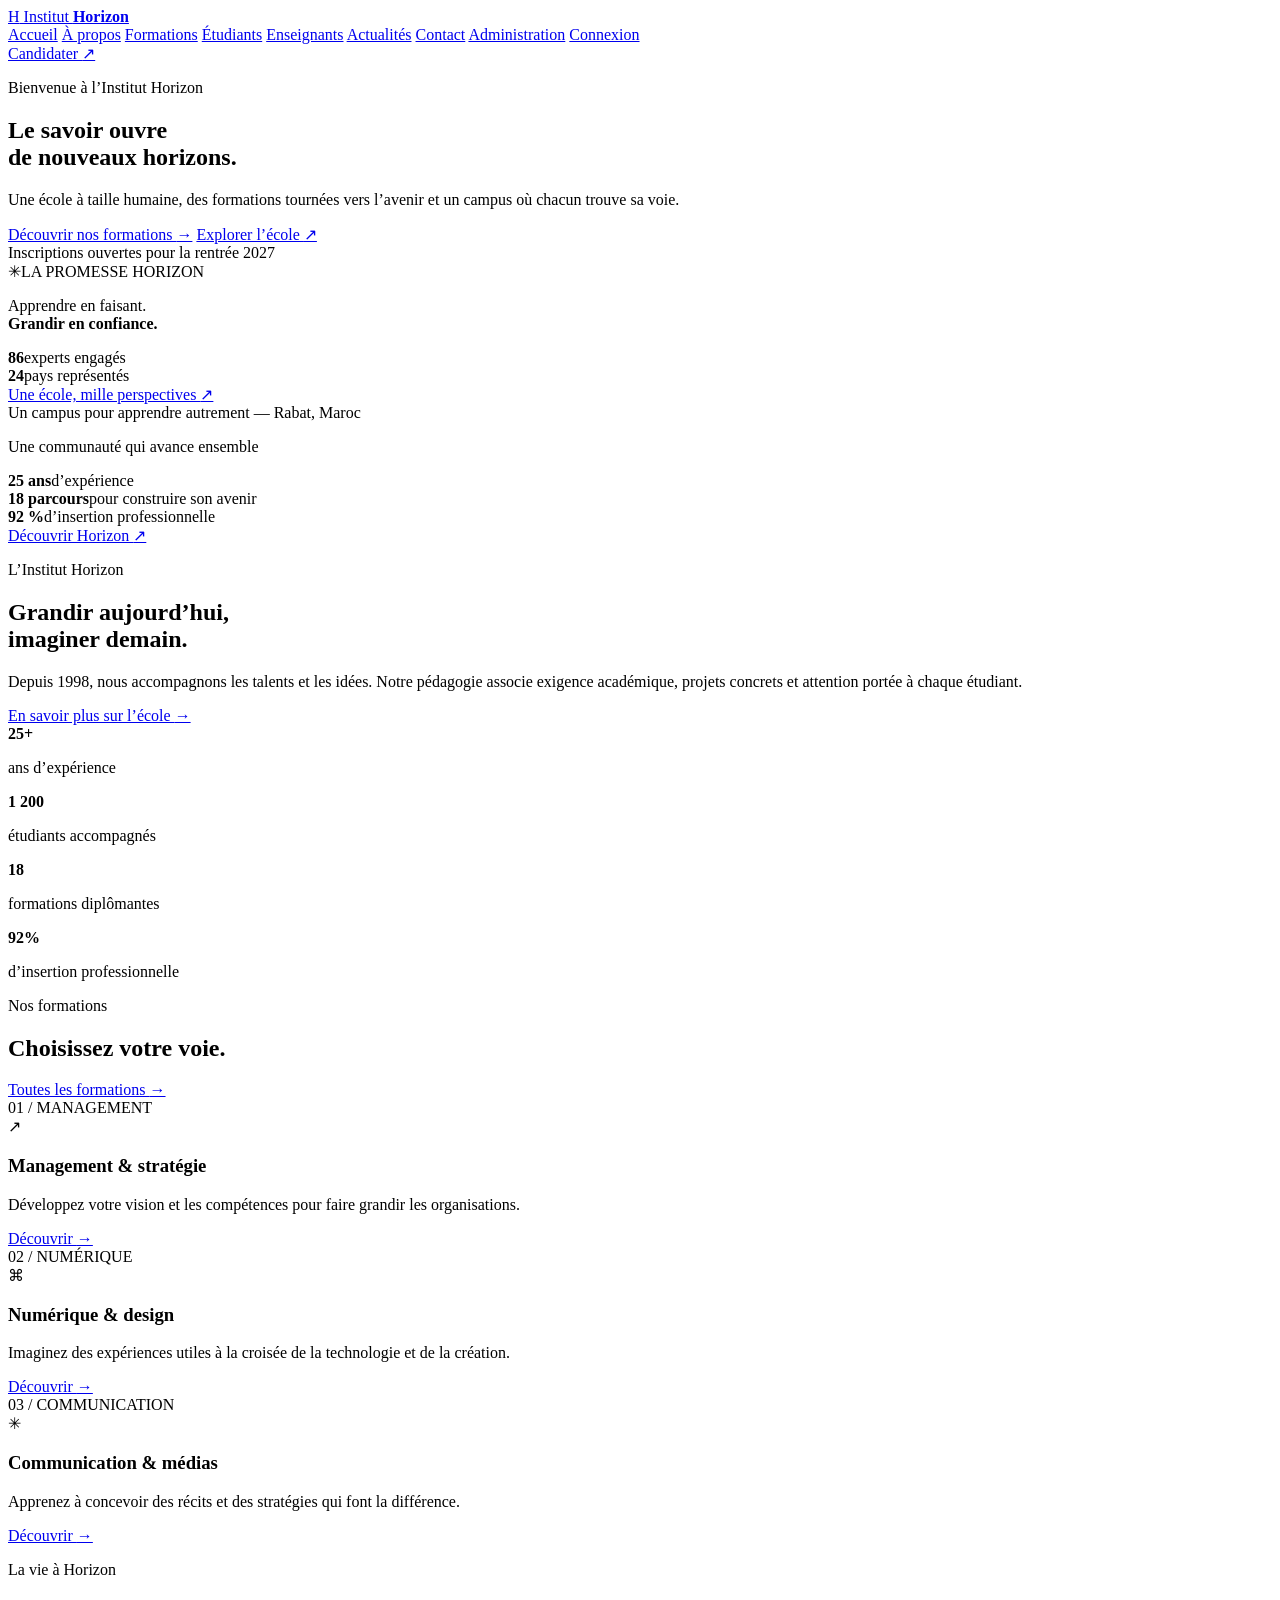
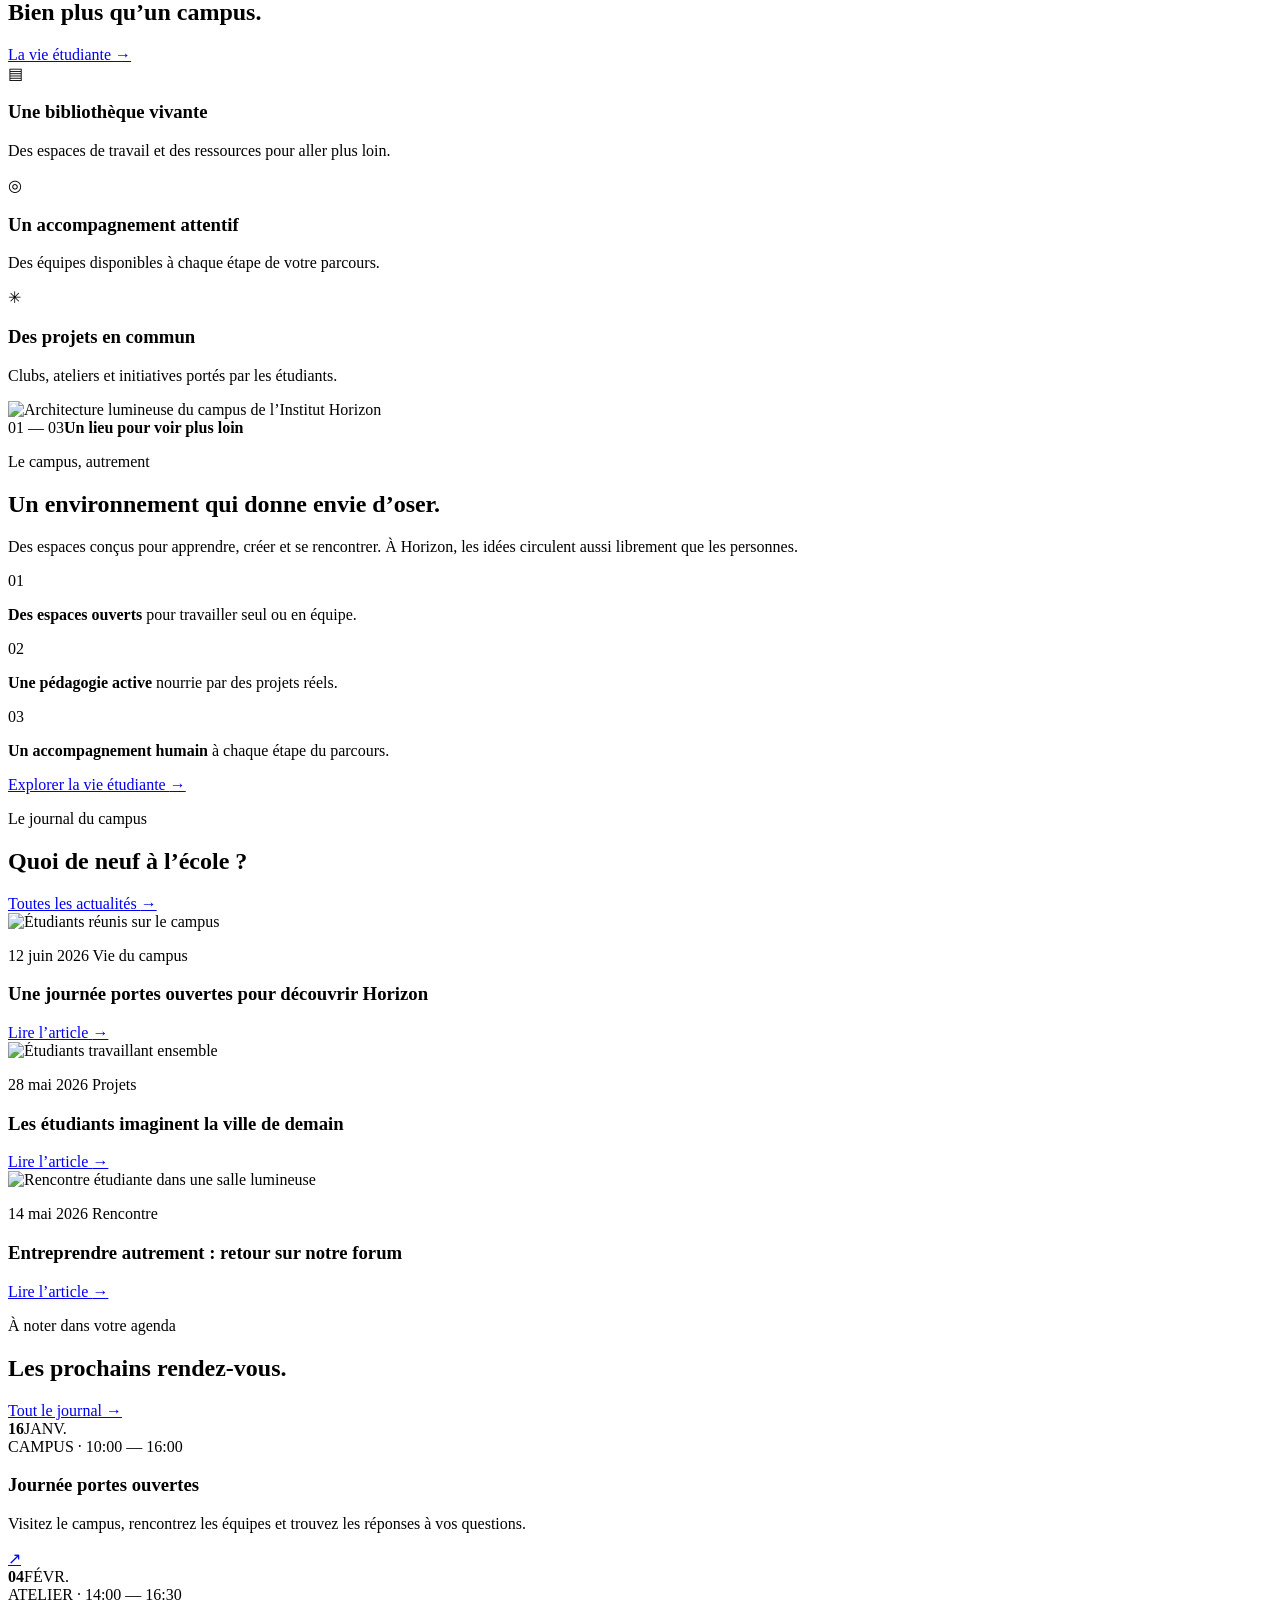
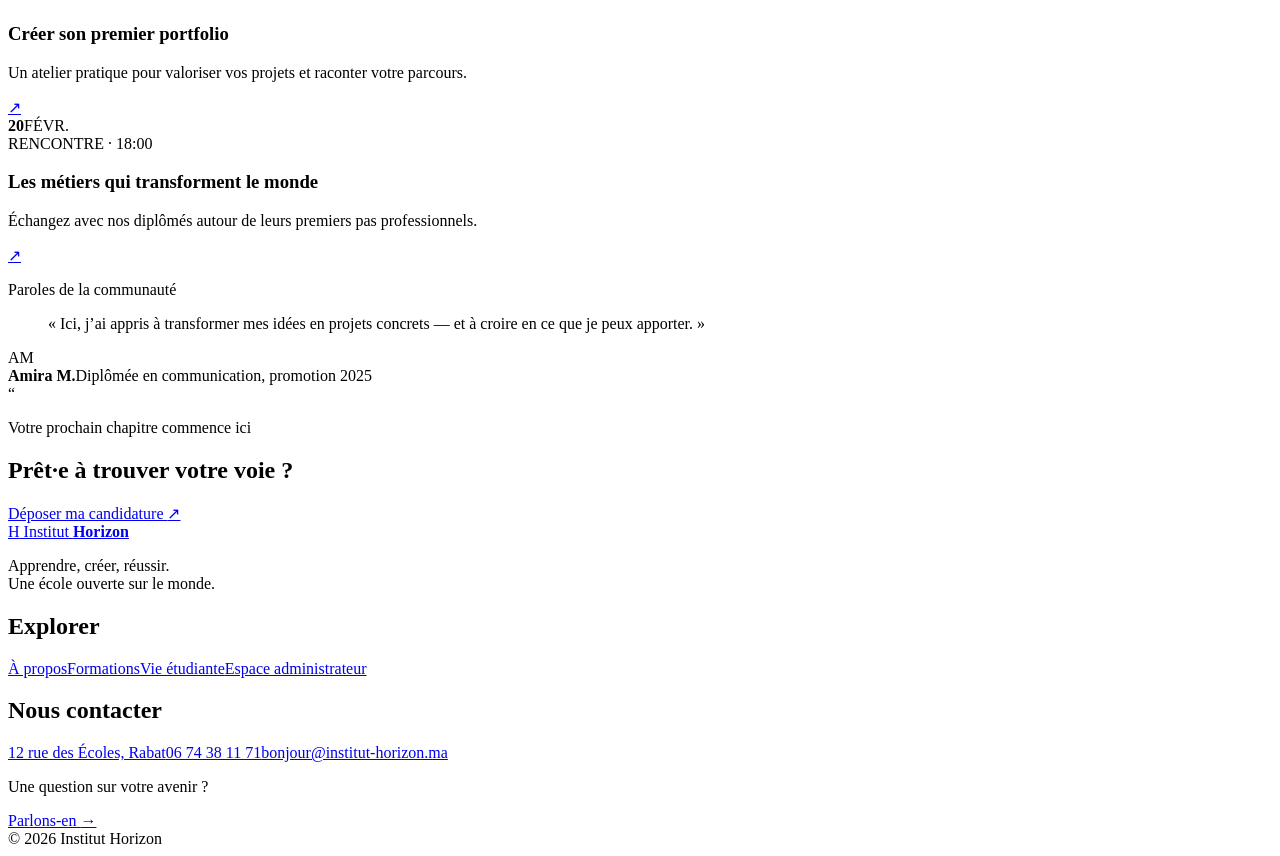
==== index.html @ 58142816 "Add files via upload" ====
<!DOCTYPE html>
<html lang="fr">
<head>
  <meta charset="UTF-8">
  <meta name="viewport" content="width=device-width, initial-scale=1.0">
  <meta name="description" content="Découvrez l'Institut Horizon, ses formations, son campus et ses équipes.">
  <title>Institut Horizon — Apprendre, créer, réussir</title>
  <link rel="stylesheet" href="css/style.css">
</head>
<body>
  <header class="site-header">
    <nav class="navbar container" aria-label="Navigation principale">
      <a class="brand" href="index.html"><span class="brand-mark">H</span> Institut <strong>Horizon</strong></a>
      <div class="nav-links">
        <a class="active" href="index.html">Accueil</a>
        <a href="apropos.html">À propos</a>
        <a href="formations.html">Formations</a>
        <a href="etudiants.html">Étudiants</a>
        <a href="enseignants.html">Enseignants</a>
        <a href="actualites.html">Actualités</a>
        <a href="contact.html">Contact</a>
        <a href="administration.html">Administration</a>
        <a href="connexion.html">Connexion</a>
      </div>
      <a class="button button-small" href="inscription.html">Candidater <span aria-hidden="true">↗</span></a>
    </nav>
  </header>
  <main>
    <section class="hero">
      <div class="container hero-layout">
        <div class="hero-content">
          <p class="eyebrow eyebrow-light">Bienvenue à l’Institut Horizon</p>
          <h1>Le savoir ouvre<br>de nouveaux <span>horizons.</span></h1>
          <p class="hero-copy">Une école à taille humaine, des formations tournées vers l’avenir et un campus où chacun trouve sa voie.</p>
          <div class="hero-actions">
            <a class="button" href="formations.html">Découvrir nos formations <span aria-hidden="true">→</span></a>
            <a class="text-link text-link-light" href="apropos.html">Explorer l’école <span aria-hidden="true">↗</span></a>
          </div>
          <div class="hero-note"><span class="status-dot"></span> Inscriptions ouvertes pour la rentrée 2027</div>
        </div>
        <aside class="hero-card" aria-label="Les atouts de l’Institut Horizon">
          <div class="hero-card-top"><span class="hero-card-icon" aria-hidden="true">✳</span><span>LA PROMESSE HORIZON</span></div>
          <p>Apprendre en faisant.<br><strong>Grandir en confiance.</strong></p>
          <div class="hero-card-divider"></div>
          <div class="hero-card-stats"><div><strong>86</strong><span>experts engagés</span></div><div><strong>24</strong><span>pays représentés</span></div></div>
          <a href="apropos.html" class="hero-card-link">Une école, mille perspectives <span aria-hidden="true">↗</span></a>
        </aside>
      </div>
      <div class="hero-caption">Un campus pour apprendre autrement <span>— Rabat, Maroc</span></div>
    </section>

    <section class="quick-facts" aria-label="L’Institut Horizon en quelques chiffres">
      <div class="container quick-facts-inner">
        <p><span class="quick-facts-dot"></span> Une communauté qui avance ensemble</p>
        <div><strong>25 ans</strong><span>d’expérience</span></div>
        <div><strong>18 parcours</strong><span>pour construire son avenir</span></div>
        <div><strong>92 %</strong><span>d’insertion professionnelle</span></div>
        <a href="apropos.html" aria-label="En savoir plus sur l’Institut Horizon">Découvrir Horizon <span aria-hidden="true">↗</span></a>
      </div>
    </section>

    <section class="section container intro-section">
      <div class="intro-copy">
        <p class="eyebrow">L’Institut Horizon</p>
        <h2>Grandir aujourd’hui,<br><span>imaginer demain.</span></h2>
        <p>Depuis 1998, nous accompagnons les talents et les idées. Notre pédagogie associe exigence académique, projets concrets et attention portée à chaque étudiant.</p>
        <a class="text-link" href="apropos.html">En savoir plus sur l’école <span aria-hidden="true">→</span></a>
      </div>
      <div class="stats-grid">
        <article class="stat-card"><strong>25<span>+</span></strong><p>ans d’expérience</p></article>
        <article class="stat-card"><strong>1 200</strong><p>étudiants accompagnés</p></article>
        <article class="stat-card"><strong>18</strong><p>formations diplômantes</p></article>
        <article class="stat-card"><strong>92<span>%</span></strong><p>d’insertion professionnelle</p></article>
      </div>
    </section>

    <section class="section section-soft">
      <div class="container">
        <div class="section-heading">
          <div><p class="eyebrow">Nos formations</p><h2>Choisissez votre <span>voie.</span></h2></div>
          <a class="text-link" href="formations.html">Toutes les formations <span aria-hidden="true">→</span></a>
        </div>
        <div class="card-grid three-columns">
          <article class="program-card">
            <span class="card-number">01 / MANAGEMENT</span>
            <div class="program-icon" aria-hidden="true">↗</div>
            <h3>Management &amp; stratégie</h3>
            <p>Développez votre vision et les compétences pour faire grandir les organisations.</p>
            <a class="card-link" href="formations.html">Découvrir <span aria-hidden="true">→</span></a>
          </article>
          <article class="program-card">
            <span class="card-number">02 / NUMÉRIQUE</span>
            <div class="program-icon" aria-hidden="true">⌘</div>
            <h3>Numérique &amp; design</h3>
            <p>Imaginez des expériences utiles à la croisée de la technologie et de la création.</p>
            <a class="card-link" href="formations.html">Découvrir <span aria-hidden="true">→</span></a>
          </article>
          <article class="program-card">
            <span class="card-number">03 / COMMUNICATION</span>
            <div class="program-icon" aria-hidden="true">✳</div>
            <h3>Communication &amp; médias</h3>
            <p>Apprenez à concevoir des récits et des stratégies qui font la différence.</p>
            <a class="card-link" href="formations.html">Découvrir <span aria-hidden="true">→</span></a>
          </article>
        </div>
      </div>
    </section>

    <section class="section container">
      <div class="section-heading">
        <div><p class="eyebrow">La vie à Horizon</p><h2>Bien plus qu’un <span>campus.</span></h2></div>
        <a class="text-link" href="etudiants.html">La vie étudiante <span aria-hidden="true">→</span></a>
      </div>
      <div class="service-grid">
        <article class="service-item"><span class="service-icon" aria-hidden="true">▤</span><div><h3>Une bibliothèque vivante</h3><p>Des espaces de travail et des ressources pour aller plus loin.</p></div></article>
        <article class="service-item"><span class="service-icon" aria-hidden="true">◎</span><div><h3>Un accompagnement attentif</h3><p>Des équipes disponibles à chaque étape de votre parcours.</p></div></article>
        <article class="service-item"><span class="service-icon" aria-hidden="true">✳</span><div><h3>Des projets en commun</h3><p>Clubs, ateliers et initiatives portés par les étudiants.</p></div></article>
      </div>
    </section>

    <section class="section experience-section">
      <div class="container experience-grid">
        <div class="experience-visual">
          <img src="https://images.unsplash.com/photo-1562774053-701939374585?auto=format&amp;fit=crop&amp;w=1200&amp;q=85" alt="Architecture lumineuse du campus de l’Institut Horizon" loading="lazy">
          <div class="experience-image-label"><span>01 — 03</span><strong>Un lieu pour voir plus loin</strong></div>
        </div>
        <div class="experience-copy">
          <p class="eyebrow">Le campus, autrement</p>
          <h2>Un environnement qui donne <span>envie d’oser.</span></h2>
          <p>Des espaces conçus pour apprendre, créer et se rencontrer. À Horizon, les idées circulent aussi librement que les personnes.</p>
          <div class="experience-points">
            <div><span>01</span><p><strong>Des espaces ouverts</strong> pour travailler seul ou en équipe.</p></div>
            <div><span>02</span><p><strong>Une pédagogie active</strong> nourrie par des projets réels.</p></div>
            <div><span>03</span><p><strong>Un accompagnement humain</strong> à chaque étape du parcours.</p></div>
          </div>
          <a class="text-link" href="etudiants.html">Explorer la vie étudiante <span aria-hidden="true">→</span></a>
        </div>
      </div>
    </section>

    <section class="section section-soft">
      <div class="container">
        <div class="section-heading">
          <div><p class="eyebrow">Le journal du campus</p><h2>Quoi de neuf à <span>l’école ?</span></h2></div>
          <a class="text-link" href="actualites.html">Toutes les actualités <span aria-hidden="true">→</span></a>
        </div>
        <div class="card-grid three-columns">
          <article class="news-card">
            <img src="https://images.unsplash.com/photo-1523580494863-6f3031224c94?auto=format&amp;fit=crop&amp;w=800&amp;q=80" alt="Étudiants réunis sur le campus" loading="lazy">
            <div class="news-content"><p class="news-meta">12 juin 2026 <span>Vie du campus</span></p><h3>Une journée portes ouvertes pour découvrir Horizon</h3><a class="card-link" href="actualites.html">Lire l’article <span aria-hidden="true">→</span></a></div>
          </article>
          <article class="news-card">
            <img src="https://images.unsplash.com/photo-1523240795612-9a054b0db644?auto=format&amp;fit=crop&amp;w=800&amp;q=80" alt="Étudiants travaillant ensemble" loading="lazy">
            <div class="news-content"><p class="news-meta">28 mai 2026 <span>Projets</span></p><h3>Les étudiants imaginent la ville de demain</h3><a class="card-link" href="actualites.html">Lire l’article <span aria-hidden="true">→</span></a></div>
          </article>
          <article class="news-card">
            <img src="https://images.unsplash.com/photo-1529390079861-591de354faf5?auto=format&amp;fit=crop&amp;w=800&amp;q=80" alt="Rencontre étudiante dans une salle lumineuse" loading="lazy">
            <div class="news-content"><p class="news-meta">14 mai 2026 <span>Rencontre</span></p><h3>Entreprendre autrement : retour sur notre forum</h3><a class="card-link" href="actualites.html">Lire l’article <span aria-hidden="true">→</span></a></div>
          </article>
        </div>
      </div>
    </section>

    <section class="section container">
      <div class="section-heading">
        <div><p class="eyebrow">À noter dans votre agenda</p><h2>Les prochains <span>rendez-vous.</span></h2></div>
        <a class="text-link" href="actualites.html">Tout le journal <span aria-hidden="true">→</span></a>
      </div>
      <div class="event-grid">
        <article class="event-card">
          <div class="event-date"><strong>16</strong><span>JANV.</span></div>
          <div class="event-details"><span class="event-type">CAMPUS · 10:00 — 16:00</span><h3>Journée portes ouvertes</h3><p>Visitez le campus, rencontrez les équipes et trouvez les réponses à vos questions.</p></div>
          <a href="contact.html" aria-label="En savoir plus sur la journée portes ouvertes">↗</a>
        </article>
        <article class="event-card">
          <div class="event-date event-date-accent"><strong>04</strong><span>FÉVR.</span></div>
          <div class="event-details"><span class="event-type">ATELIER · 14:00 — 16:30</span><h3>Créer son premier portfolio</h3><p>Un atelier pratique pour valoriser vos projets et raconter votre parcours.</p></div>
          <a href="contact.html" aria-label="En savoir plus sur l’atelier portfolio">↗</a>
        </article>
        <article class="event-card">
          <div class="event-date"><strong>20</strong><span>FÉVR.</span></div>
          <div class="event-details"><span class="event-type">RENCONTRE · 18:00</span><h3>Les métiers qui transforment le monde</h3><p>Échangez avec nos diplômés autour de leurs premiers pas professionnels.</p></div>
          <a href="contact.html" aria-label="En savoir plus sur la rencontre avec les diplômés">↗</a>
        </article>
      </div>
    </section>

    <section class="testimonial-section">
      <div class="container testimonial-content">
        <p class="eyebrow eyebrow-light">Paroles de la communauté</p>
        <blockquote>« Ici, j’ai appris à transformer mes idées en projets concrets — et à croire en ce que je peux apporter. »</blockquote>
        <div class="testimonial-author"><span class="testimonial-avatar" aria-hidden="true">AM</span><div><strong>Amira M.</strong><span>Diplômée en communication, promotion 2025</span></div></div>
        <span class="testimonial-mark" aria-hidden="true">“</span>
      </div>
    </section>

    <section class="container cta-banner">
      <div><p class="eyebrow eyebrow-light">Votre prochain chapitre commence ici</p><h2>Prêt·e à trouver votre voie ?</h2></div>
      <a class="button button-light" href="inscription.html">Déposer ma candidature <span aria-hidden="true">↗</span></a>
    </section>
  </main>

  <footer class="site-footer">
    <div class="container footer-main">
      <div><a class="brand brand-footer" href="index.html"><span class="brand-mark">H</span> Institut <strong>Horizon</strong></a><p>Apprendre, créer, réussir.<br>Une école ouverte sur le monde.</p></div>
      <div class="footer-links"><h2>Explorer</h2><a href="apropos.html">À propos</a><a href="formations.html">Formations</a><a href="etudiants.html">Vie étudiante</a><a href="administration.html">Espace administrateur</a></div>
      <div class="footer-links"><h2>Nous contacter</h2><a href="contact.html">12 rue des Écoles, Rabat</a><a href="tel:+212 06 74 38 11 71">06 74 38 11 71</a><a href="mailto:bonjour@institut-horizon.ma">bonjour@institut-horizon.ma</a></div>
      <div class="footer-apply"><p>Une question sur votre avenir ?</p><a class="text-link text-link-light" href="contact.html">Parlons-en <span aria-hidden="true">→</span></a></div>
    </div>
    <div class="container footer-bottom"><span>© 2026 Institut Horizon</span></div>
  </footer>
</body>
</html>
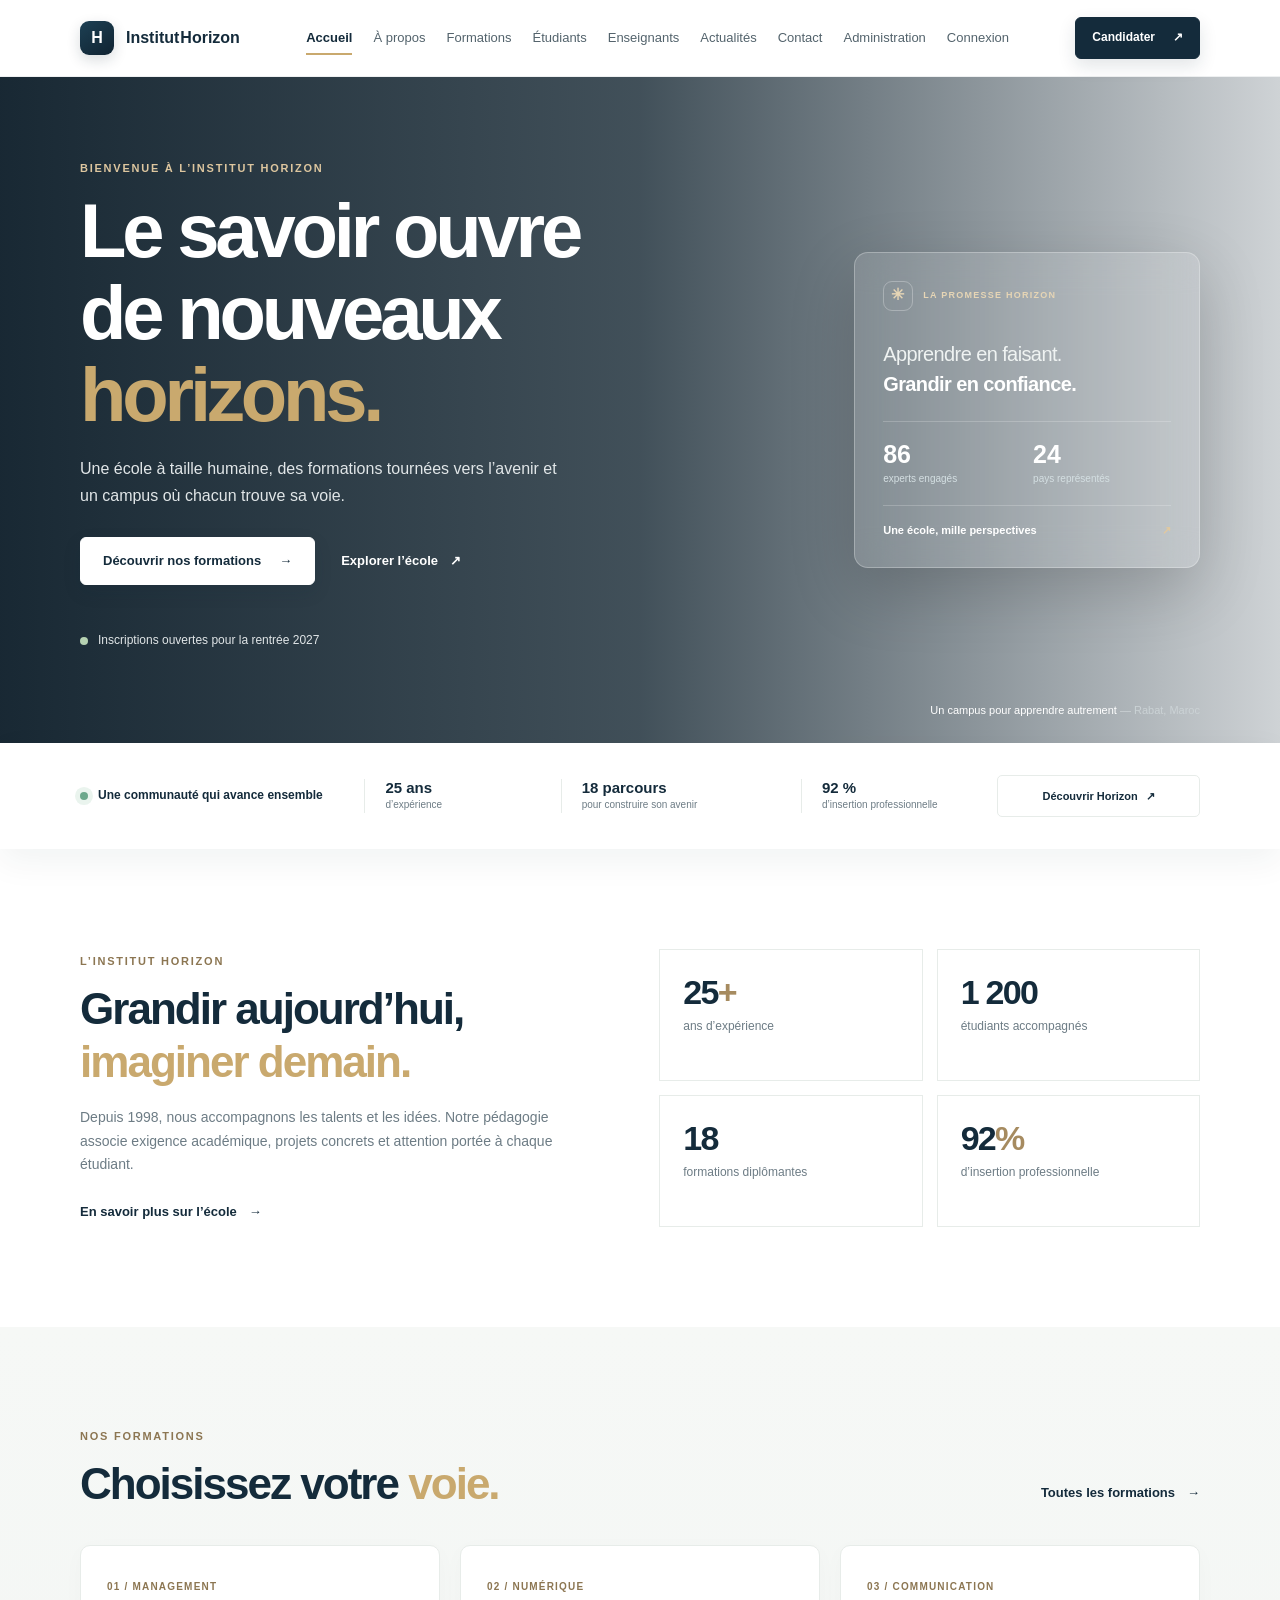
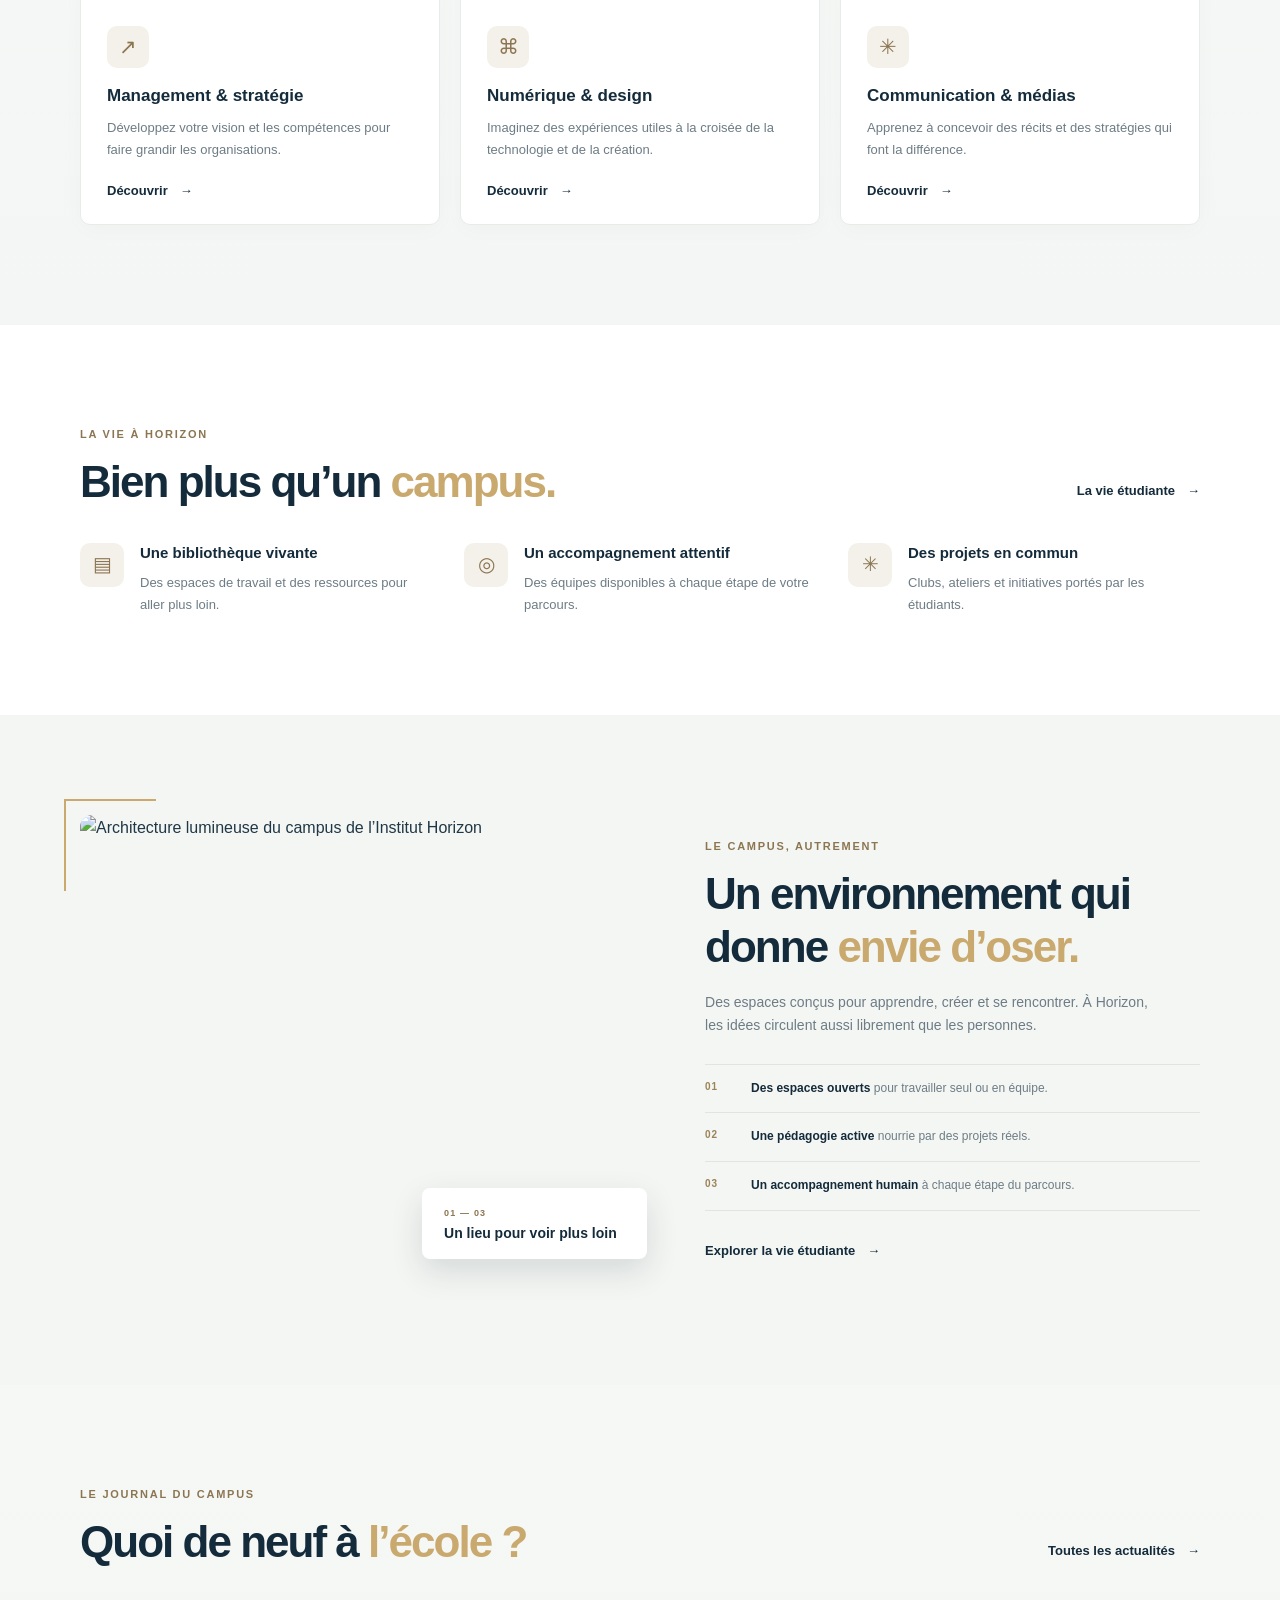
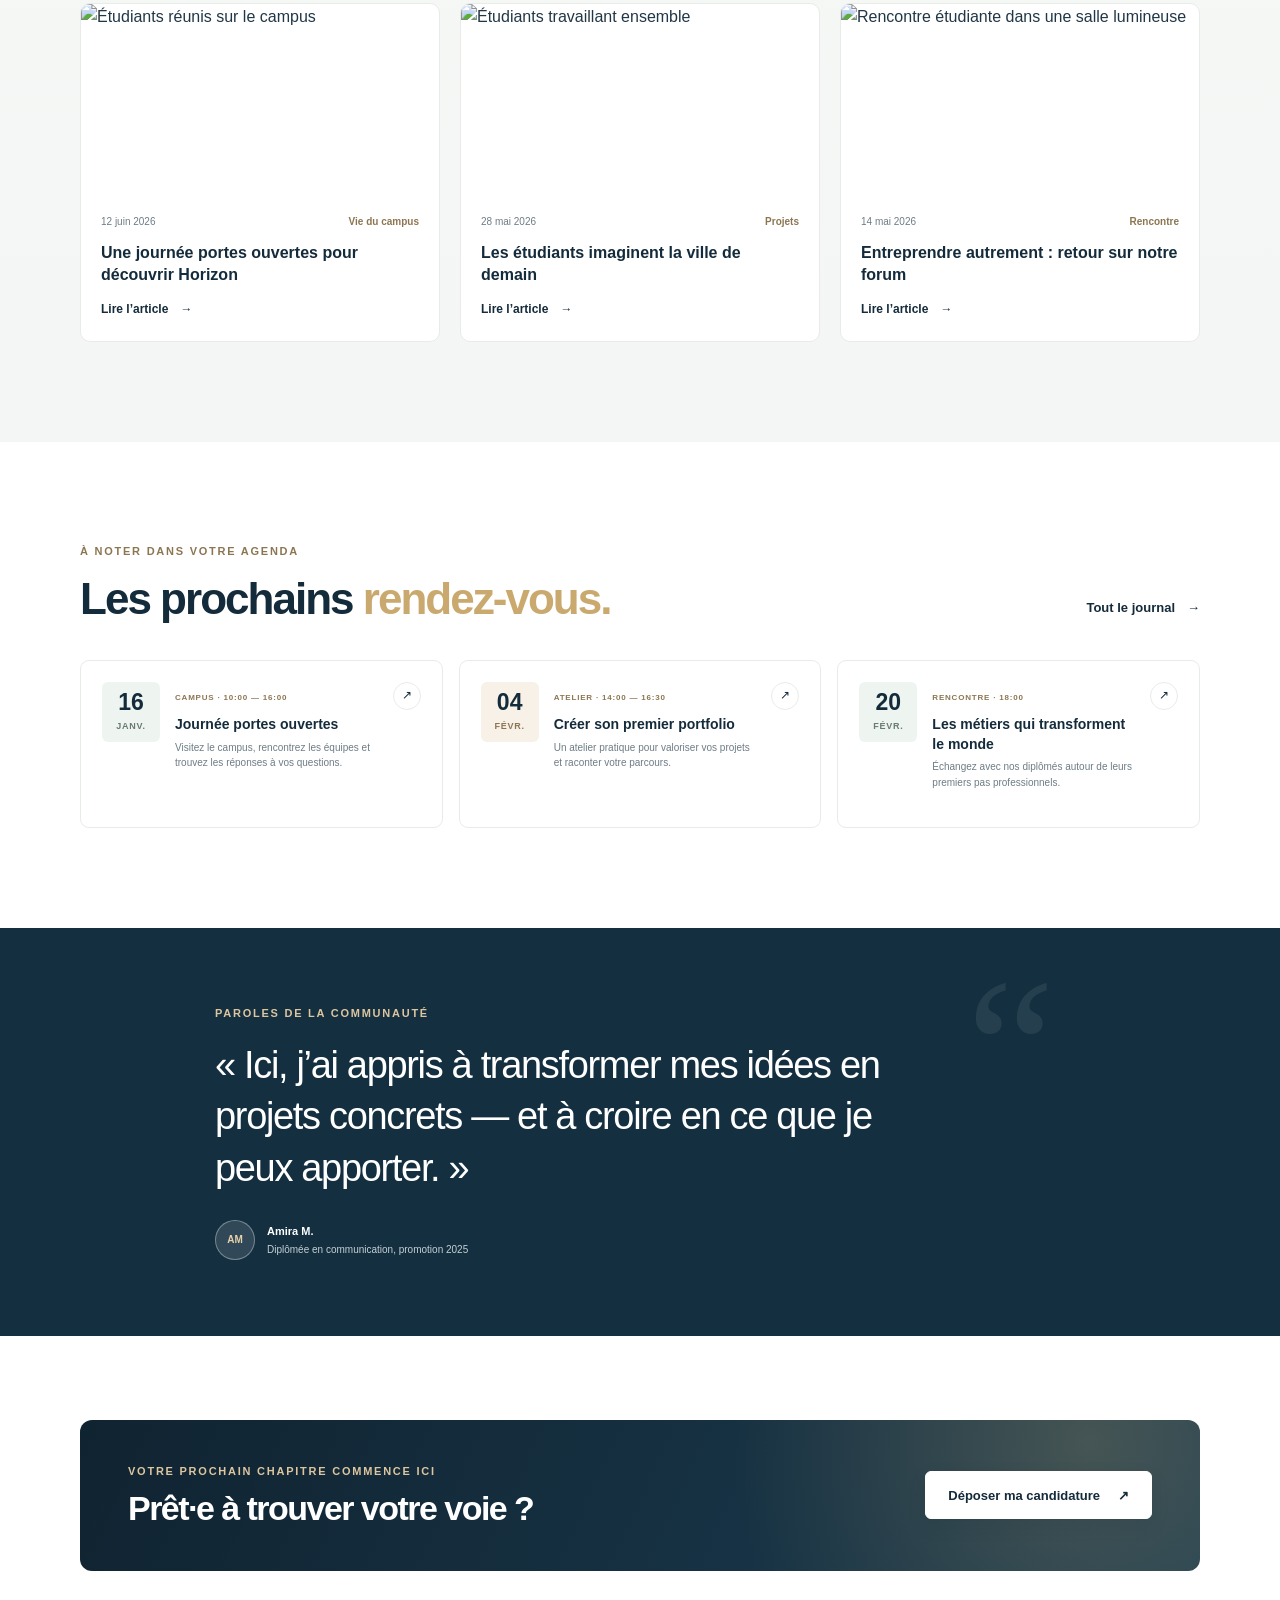
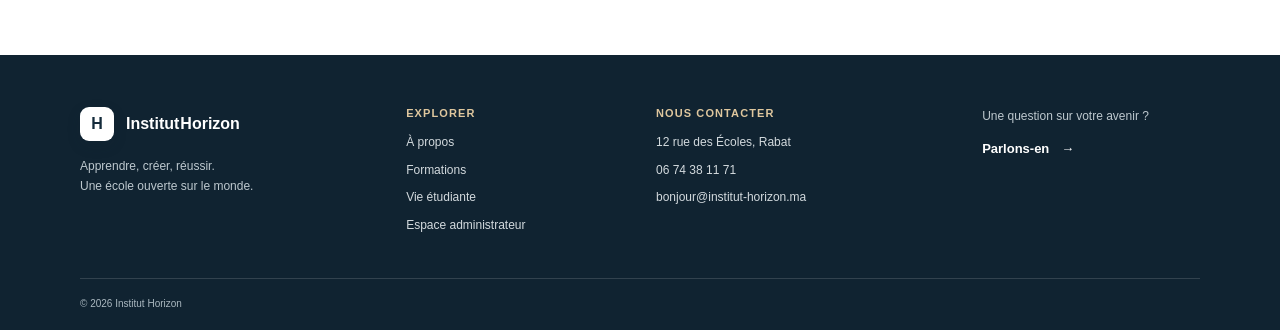
==== commit e6e54dde: "Update index.html" ====
--- a/index.html
+++ b/index.html
@@ -5,7 +5,7 @@
   <meta name="viewport" content="width=device-width, initial-scale=1.0">
   <meta name="description" content="Découvrez l'Institut Horizon, ses formations, son campus et ses équipes.">
   <title>Institut Horizon — Apprendre, créer, réussir</title>
-  <link rel="stylesheet" href="css/style.css">
+  <link rel="stylesheet" href="style.css">
 </head>
 <body>
   <header class="site-header">
--- a/style.css
+++ b/style.css
@@ -0,0 +1,420 @@
+@import url('https://fonts.googleapis.com/css2?family=DM+Sans:wght@400;500;600;700&family=Manrope:wght@400;500;600;700;800&display=swap');
+
+:root {
+  --navy: #142b3b;
+  --navy-deep: #102331;
+  --ink: #203746;
+  --muted: #6d7c85;
+  --accent: #c4a878;
+  --paper: #fff;
+  --soft: #f4f6f5;
+  --line: #e5e9e7;
+  --font-body: "DM Sans", "Segoe UI", sans-serif;
+  --font-heading: "Manrope", "Segoe UI", sans-serif;
+}
+
+* { box-sizing: border-box; }
+[hidden] { display: none !important; }
+html { scroll-behavior: smooth; }
+body { margin: 0; color: var(--ink); background: var(--paper); font: 16px/1.65 var(--font-body); }
+img { display: block; max-width: 100%; }
+a { color: inherit; text-decoration: none; }
+.container { width: min(1120px, calc(100% - 48px)); margin-inline: auto; }
+
+.site-header { position: relative; z-index: 2; background: var(--paper); }
+.navbar { min-height: 82px; display: flex; align-items: center; justify-content: space-between; gap: 28px; }
+.brand { display: inline-flex; align-items: center; gap: 8px; color: var(--navy); font: 600 16px var(--font-heading); white-space: nowrap; }
+.brand strong { margin-left: -7px; font-weight: 800; }
+.brand-mark { width: 34px; height: 34px; display: grid; place-items: center; margin-right: 4px; background: var(--navy); color: white; font-weight: 800; }
+.nav-links { display: flex; align-items: center; gap: 21px; }
+.nav-links a { color: #53636c; font-size: 13px; transition: color .2s ease; }
+.nav-links a:hover, .nav-links a.active { color: var(--navy); }
+.nav-links a.active { font-weight: 700; }
+
+.button { min-height: 48px; display: inline-flex; align-items: center; justify-content: center; gap: 18px; padding: 0 22px; border: 1px solid var(--navy); background: var(--navy); color: white; font-size: 13px; font-weight: 700; transition: background .2s ease, color .2s ease, transform .2s ease; }
+.button:hover { transform: translateY(-2px); background: var(--navy-deep); }
+.button-small { min-height: 42px; padding-inline: 16px; font-size: 12px; }
+.button-light { border-color: white; background: white; color: var(--navy); }
+.button-light:hover { background: #edf0ef; color: var(--navy); }
+.text-link, .card-link { display: inline-flex; align-items: center; gap: 12px; color: var(--navy); font-size: 13px; font-weight: 700; }
+.text-link span, .card-link span { transition: transform .2s ease; }
+.text-link:hover span, .card-link:hover span { transform: translateX(4px); }
+.text-link-light { color: white; }
+
+.hero { position: relative; min-height: 590px; display: flex; align-items: center; overflow: hidden; background: linear-gradient(90deg, rgba(14, 34, 48, .94) 0%, rgba(14, 34, 48, .78) 46%, rgba(14, 34, 48, .14) 100%), url("https://images.unsplash.com/photo-1523050854058-8df90110c9f1?auto=format&fit=crop&w=2000&q=85") center 48% / cover; color: white; }
+.hero-content { padding-block: 84px 104px; }
+.eyebrow { margin: 0 0 13px; color: #8c7652; font-size: 11px; font-weight: 700; letter-spacing: .16em; text-transform: uppercase; }
+.eyebrow-light { color: #ddc69f; }
+h1, h2, h3, p { margin-top: 0; }
+h1, h2, h3 { font-family: var(--font-heading); }
+.hero h1 { max-width: 700px; margin-bottom: 20px; font-size: clamp(42px, 6vw, 72px); font-weight: 600; letter-spacing: -.055em; line-height: 1.08; }
+.hero h1 span, h2 span { color: var(--accent); }
+.hero-copy { max-width: 490px; margin-bottom: 28px; color: #e1e6e8; font-size: 16px; }
+.hero-actions { display: flex; align-items: center; flex-wrap: wrap; gap: 26px; }
+.hero-actions .button { border-color: white; background: white; color: var(--navy); }
+.hero-actions .button:hover { background: #edf0ef; }
+.hero-note { display: flex; align-items: center; gap: 10px; margin-top: 46px; color: #e0e5e7; font-size: 12px; }
+.status-dot { width: 8px; height: 8px; border-radius: 50%; background: #b6d2b2; }
+.hero-caption { position: absolute; right: max(24px, calc((100% - 1120px) / 2)); bottom: 24px; color: white; font-size: 11px; }
+.hero-caption span { color: #cbd2d5; }
+
+.section { padding-block: 92px; }
+.section-soft { background: var(--soft); }
+.intro-section { display: grid; grid-template-columns: .95fr 1.05fr; align-items: center; gap: 90px; }
+h2 { margin-bottom: 18px; color: var(--navy); font-size: clamp(30px, 4vw, 44px); font-weight: 600; letter-spacing: -.045em; line-height: 1.2; }
+.intro-copy > p:not(.eyebrow) { max-width: 480px; margin-bottom: 22px; color: var(--muted); font-size: 14px; }
+.stats-grid { display: grid; grid-template-columns: 1fr 1fr; gap: 14px; }
+.stat-card { min-height: 132px; padding: 23px; border: 1px solid var(--line); background: white; }
+.stat-card strong { color: var(--navy); font: 700 34px var(--font-heading); letter-spacing: -.05em; }
+.stat-card strong span { color: #a68b60; }
+.stat-card p { margin: 5px 0 0; color: var(--muted); font-size: 12px; }
+.section-heading { display: flex; align-items: end; justify-content: space-between; gap: 20px; margin-bottom: 34px; }
+.section-heading h2 { margin-bottom: 0; }
+.section-heading > .text-link { margin-bottom: 7px; }
+.card-grid { display: grid; gap: 20px; }
+.three-columns { grid-template-columns: repeat(3, 1fr); }
+.program-card { position: relative; min-height: 280px; padding: 26px; border: 1px solid var(--line); background: white; transition: transform .2s ease, box-shadow .2s ease; }
+.program-card:hover, .news-card:hover { transform: translateY(-4px); box-shadow: 0 14px 34px rgba(20, 43, 59, .08); }
+.card-number { color: #8c7652; font-size: 10px; font-weight: 700; letter-spacing: .12em; }
+.program-icon { width: 42px; height: 42px; display: grid; place-items: center; margin: 28px 0 17px; background: #f4f1eb; color: #8c7652; font-size: 21px; }
+.program-card h3, .news-card h3, .service-item h3 { margin-bottom: 9px; color: var(--navy); font-size: 17px; line-height: 1.35; }
+.program-card p, .service-item p { margin-bottom: 20px; color: var(--muted); font-size: 13px; }
+.program-card .card-link { position: absolute; bottom: 22px; }
+.service-grid { display: grid; grid-template-columns: repeat(3, 1fr); gap: 32px; }
+.service-item { display: flex; gap: 16px; }
+.service-icon { width: 44px; height: 44px; flex: 0 0 44px; display: grid; place-items: center; background: #f4f1eb; color: #8c7652; font-size: 20px; }
+.service-item h3 { font-size: 15px; }
+.service-item p { margin: 0; }
+.news-card { overflow: hidden; background: white; transition: transform .2s ease, box-shadow .2s ease; }
+.news-card > img { width: 100%; height: 190px; object-fit: cover; }
+.news-content { padding: 20px; }
+.news-meta { display: flex; justify-content: space-between; gap: 12px; margin-bottom: 12px; color: var(--muted); font-size: 10px; }
+.news-meta span { color: #8c7652; font-weight: 700; }
+.news-card h3 { min-height: 48px; font-size: 16px; }
+.news-card .card-link { font-size: 12px; }
+.cta-banner { display: flex; align-items: center; justify-content: space-between; gap: 24px; margin-block: 84px; padding: 42px 48px; background: var(--navy); color: white; }
+.cta-banner .eyebrow { margin-bottom: 8px; }
+.cta-banner h2 { margin: 0; color: white; font-size: clamp(25px, 3vw, 34px); }
+
+.site-footer { padding-top: 52px; background: var(--navy-deep); color: white; }
+.footer-main { display: grid; grid-template-columns: 1.35fr 1fr 1.35fr 1fr; gap: 32px; padding-bottom: 42px; }
+.brand-footer { color: white; }
+.brand-footer .brand-mark { background: white; color: var(--navy); }
+.footer-main > div:first-child > p, .footer-apply p { margin: 16px 0 0; color: #bdc8ce; font-size: 12px; }
+.footer-links { display: flex; flex-direction: column; gap: 8px; }
+.footer-links h2 { margin: 0 0 6px; color: #dfc79e; font: 700 11px var(--font-body); letter-spacing: .1em; text-transform: uppercase; }
+.footer-links a { color: #d3dade; font-size: 12px; }
+.footer-links a:hover { color: white; }
+.footer-apply p { margin: 0 0 8px; }
+.footer-bottom { display: flex; justify-content: space-between; gap: 20px; padding-block: 17px; border-top: 1px solid rgba(255,255,255,.14); color: #aab8c0; font-size: 10px; }
+
+.page-hero { padding-block: 80px 88px; background: linear-gradient(110deg, var(--navy-deep), var(--navy)); color: white; }
+.page-hero .container { max-width: 1120px; }
+.page-hero h1 { margin-bottom: 17px; font-size: clamp(40px, 5vw, 62px); font-weight: 600; letter-spacing: -.05em; line-height: 1.12; }
+.page-hero h1 span { color: var(--accent); }
+.page-hero .container > p:last-child { max-width: 560px; margin-bottom: 0; color: #d3dade; font-size: 15px; }
+.page-hero-compact { padding-block: 58px 62px; }
+.page-hero-compact h1 { font-size: clamp(36px, 4vw, 50px); }
+.story-grid { display: grid; grid-template-columns: 1fr 1fr; align-items: center; gap: 64px; }
+.story-image { min-height: 400px; background: url("https://images.unsplash.com/photo-1562774053-701939374585?auto=format&fit=crop&w=1000&q=85") center / cover; }
+.story-copy > p:not(.eyebrow) { color: var(--muted); font-size: 14px; }
+.story-copy .text-link { margin-top: 8px; }
+.value-card { padding: 28px; border: 1px solid var(--line); background: white; }
+.value-card > span { color: #8c7652; font-size: 11px; font-weight: 700; letter-spacing: .12em; }
+.value-card h3 { margin: 30px 0 10px; color: var(--navy); font-size: 19px; }
+.value-card p { margin: 0; color: var(--muted); font-size: 13px; }
+.fact-grid { display: grid; grid-template-columns: repeat(4, 1fr); border-block: 1px solid var(--line); }
+.fact-grid > div { display: flex; flex-direction: column; gap: 5px; padding: 24px; border-right: 1px solid var(--line); }
+.fact-grid > div:last-child { border-right: 0; }
+.fact-grid strong { color: var(--navy); font: 700 28px var(--font-heading); }
+.fact-grid span { color: var(--muted); font-size: 12px; }
+.section-intro { max-width: 340px; margin: 0; color: var(--muted); font-size: 13px; }
+.course-card { min-height: 310px; position: relative; padding: 25px; border: 1px solid var(--line); background: white; }
+.course-card h3 { margin: 24px 0 5px; color: var(--navy); font-size: 19px; }
+.course-card > p:not(.course-level) { color: var(--muted); font-size: 13px; }
+.course-level { margin-bottom: 15px; color: #8c7652; font-size: 12px; font-weight: 600; }
+.course-meta { display: flex; flex-wrap: wrap; gap: 8px; margin: 17px 0 23px; }
+.course-meta span { padding: 5px 9px; background: var(--soft); color: #586972; font-size: 10px; }
+.course-card .card-link { position: absolute; bottom: 20px; }
+.service-card { padding: 25px; border: 1px solid var(--line); }
+.service-card .service-icon { margin-bottom: 18px; }
+.service-card h3 { margin-bottom: 8px; color: var(--navy); font-size: 16px; }
+.service-card p { margin: 0; color: var(--muted); font-size: 13px; }
+.dashboard-wrap { display: grid; grid-template-columns: .7fr 1.3fr; align-items: start; gap: 54px; }
+.dashboard-note { color: var(--muted); font-size: 13px; }
+.dashboard { padding: 26px; border: 1px solid var(--line); background: white; box-shadow: 0 10px 32px rgba(20,43,59,.05); }
+.dashboard-top { display: flex; align-items: center; justify-content: space-between; gap: 12px; margin-bottom: 22px; }
+.dashboard-label { color: #8c7652; font-size: 9px; font-weight: 700; letter-spacing: .14em; }
+.dashboard-top h3 { margin: 3px 0 0; color: var(--navy); font-size: 20px; }
+.dashboard-date { color: var(--muted); font-size: 11px; }
+.schedule-row { display: grid; grid-template-columns: .65fr 1.25fr 1.25fr; gap: 12px; padding: 13px 8px; border-bottom: 1px solid var(--line); color: #53636c; font-size: 11px; }
+.schedule-row strong { color: var(--navy); }
+.schedule-head { color: #8b969b; font-size: 9px; font-weight: 700; letter-spacing: .08em; }
+.teacher-card { overflow: hidden; border: 1px solid var(--line); background: white; }
+.teacher-card > img { width: 100%; height: 245px; object-fit: cover; object-position: center 35%; background: #e7e9e7; }
+.teacher-card > div { padding: 20px; }
+.teacher-card h3 { margin-bottom: 4px; color: var(--navy); font-size: 17px; }
+.teacher-card p { margin-bottom: 4px; color: var(--muted); font-size: 12px; }
+.teacher-card .teacher-specialty { color: #8c7652; font-weight: 700; }
+.form-layout { display: grid; grid-template-columns: .75fr 1.25fr; align-items: start; gap: 64px; }
+.form-aside { padding-top: 15px; }
+.form-aside > p:not(.eyebrow) { color: var(--muted); font-size: 14px; }
+.aside-contact { display: flex; flex-direction: column; gap: 5px; margin-top: 30px; padding-top: 20px; border-top: 1px solid var(--line); font-size: 13px; }
+.aside-contact strong { margin-bottom: 5px; color: var(--navy); }
+.aside-contact a { color: var(--muted); }
+.form-card { padding: 30px; border: 1px solid var(--line); background: white; }
+.form-note, .form-disclaimer { color: var(--muted); font-size: 11px; }
+.form-grid { display: grid; grid-template-columns: 1fr 1fr; gap: 17px 16px; margin-block: 20px; }
+.form-field { display: flex; flex-direction: column; gap: 6px; }
+.form-field-wide { grid-column: 1 / -1; }
+.form-field label { color: var(--navy); font-size: 12px; font-weight: 600; }
+.form-field input, .form-field select, .form-field textarea { width: 100%; min-height: 44px; padding: 10px 12px; border: 1px solid #dfe5e3; border-radius: 0; outline: none; background: white; color: var(--ink); font: 13px var(--font-body); }
+.form-field textarea { min-height: 110px; resize: vertical; }
+.form-field input:focus, .form-field select:focus, .form-field textarea:focus { border-color: #8c7652; box-shadow: 0 0 0 2px rgba(196,168,120,.16); }
+.form-actions { display: flex; flex-wrap: wrap; gap: 10px; margin-top: 22px; }
+.button-outline { border-color: var(--line); background: white; color: var(--navy); }
+.button-outline:hover { background: var(--soft); }
+.form-disclaimer { margin: 15px 0 0; }
+.portal-links { display: grid; grid-template-columns: repeat(2, 1fr); gap: 18px; margin-bottom: 32px; }
+.portal-link-card { display: flex; flex-direction: column; gap: 7px; padding: 23px; border: 1px solid var(--line); background: white; transition: transform .2s ease, box-shadow .2s ease; }
+.portal-link-card:hover { transform: translateY(-3px); box-shadow: 0 12px 28px rgba(20,43,59,.08); }
+.portal-link-card .eyebrow { margin-bottom: 0; }
+.portal-link-card strong { color: var(--navy); font: 600 18px var(--font-heading); }
+.portal-link-card > span:last-child { color: var(--muted); font-size: 12px; }
+.portal-layout { display: grid; grid-template-columns: .8fr 1.2fr; align-items: start; gap: 64px; }
+.portal-demo-notice { margin: 0 0 22px; padding: 11px 13px; border-left: 3px solid var(--accent); background: #f8f6f1; color: #66583f; font-size: 12px; }
+.portal-field-spaced { margin-top: 17px; }
+.portal-status { display: inline-flex; align-items: center; padding: 5px 9px; background: #f4f1eb; color: #806b47; font-size: 10px; font-weight: 700; }
+.portal-admin-panel { border: 1px solid var(--line); background: white; }
+.portal-admin-top { display: flex; align-items: center; justify-content: space-between; gap: 20px; padding: 23px; border-bottom: 1px solid var(--line); }
+.portal-admin-top h3 { margin: 0 0 4px; color: var(--navy); font-size: 18px; }
+.portal-admin-top p { margin: 0; color: var(--muted); font-size: 12px; }
+.portal-table-wrap { overflow-x: auto; }
+.portal-table { width: 100%; border-collapse: collapse; text-align: left; }
+.portal-table th, .portal-table td { padding: 14px 18px; border-bottom: 1px solid var(--line); font-size: 12px; white-space: nowrap; }
+.portal-table th { color: var(--muted); font-size: 10px; letter-spacing: .08em; text-transform: uppercase; }
+.portal-table td { color: var(--ink); }
+.portal-table tr:last-child td { border-bottom: 0; }
+.portal-login { display: grid; grid-template-columns: .8fr 1.2fr; align-items: start; gap: 64px; }
+.portal-demo-credentials { margin: 15px 0 0; color: var(--muted); font-size: 11px; }
+.portal-error { margin: 16px 0 0; color: #a63232; font-size: 12px; }
+.portal-feedback { margin: 16px 0; color: #356b4d; font-size: 12px; }
+.portal-feedback.portal-error { color: #a63232; }
+.portal-table details { min-width: 180px; white-space: normal; }
+.portal-table summary { color: var(--navy); font-size: 11px; cursor: pointer; }
+.portal-table details p { margin: 8px 0 0; color: var(--muted); white-space: normal; }
+.payment-history { min-width: 240px; margin: 8px 0 0; padding-left: 18px; color: var(--muted); font-size: 11px; white-space: normal; }
+.payment-history li + li { margin-top: 6px; }
+.portal-workspace[hidden], .portal-record-panel[hidden], .portal-record-form[hidden] { display: none; }
+.portal-workspace-heading { display: flex; align-items: end; justify-content: space-between; gap: 20px; margin-bottom: 24px; }
+.portal-workspace-heading h2 { margin: 0; }
+.portal-tabs { display: flex; gap: 8px; margin-bottom: 18px; border-bottom: 1px solid var(--line); }
+.portal-tab { padding: 12px 18px; border: 0; border-bottom: 2px solid transparent; background: transparent; color: var(--muted); font: 600 13px var(--font-body); cursor: pointer; }
+.portal-tab.active { border-bottom-color: var(--accent); color: var(--navy); }
+.portal-search-label { color: var(--navy); font-size: 12px; font-weight: 600; }
+.portal-search { width: min(250px, 100%); min-height: 42px; padding: 9px 12px; border: 1px solid #dfe5e3; background: white; color: var(--ink); font: 13px var(--font-body); }
+.portal-record-form { margin: 22px; padding: 22px; border: 1px solid var(--line); background: var(--soft); }
+.portal-record-form h3 { margin-bottom: 12px; color: var(--navy); font-size: 17px; }
+.portal-record-form .form-grid { margin-block: 0; }
+.portal-action { margin-right: 10px; padding: 0; border: 0; background: transparent; color: var(--navy); font: 700 11px var(--font-body); cursor: pointer; }
+.portal-action-danger { color: #a63232; }
+.portal-empty { margin: 0; padding: 20px; color: var(--muted); font-size: 13px; }
+.contact-layout { display: grid; grid-template-columns: .8fr 1.2fr; gap: 70px; }
+.contact-details h2 { font-size: clamp(29px, 3.5vw, 40px); }
+.contact-detail { display: flex; align-items: flex-start; gap: 14px; margin-top: 27px; }
+.contact-detail strong { color: var(--navy); font-size: 13px; }
+.contact-detail p { margin: 4px 0 0; color: var(--muted); font-size: 12px; }
+.contact-detail a:hover { color: var(--navy); }
+.contact-form h2 { margin: 7px 0 24px; font-size: 27px; }
+.map-panel { position: relative; margin-bottom: 84px; border: 1px solid var(--line); background: #e9eee9; }
+.map-grid { min-height: 270px; background-color: #edf0e9; background-image: linear-gradient(28deg, transparent 47%, #fff 48%, #fff 51%, transparent 52%), linear-gradient(106deg, transparent 45%, #fff 46%, #fff 49%, transparent 50%), linear-gradient(165deg, transparent 44%, #d8e4d7 45%, #d8e4d7 54%, transparent 55%), linear-gradient(75deg, transparent 65%, #dce5d8 66%, #dce5d8 74%, transparent 75%); background-size: 230px 190px, 270px 210px, 330px 240px, 360px 270px; }
+.map-label { position: absolute; z-index: 1; top: 50%; left: 50%; display: flex; align-items: center; gap: 12px; padding: 12px 16px; transform: translate(-50%, -50%); background: white; box-shadow: 0 8px 25px rgba(20,43,59,.14); }
+.map-pin { width: 32px; height: 32px; display: grid; place-items: center; background: var(--navy); color: white; font-weight: 700; }
+.map-label div { display: flex; flex-direction: column; white-space: nowrap; }
+.map-label strong { color: var(--navy); font-size: 12px; }
+.map-label div span { color: var(--muted); font-size: 10px; }
+.map-caption { margin: 0; padding: 9px 14px; background: white; color: var(--muted); font-size: 10px; }
+
+@media (max-width: 980px) {
+  .navbar { flex-wrap: wrap; padding-block: 14px; }
+  .nav-links { order: 3; width: 100%; justify-content: center; flex-wrap: wrap; gap: 10px 20px; }
+  .intro-section { gap: 40px; }
+  .footer-main { grid-template-columns: 1fr 1fr; }
+  .story-grid, .form-layout, .contact-layout, .portal-layout, .portal-login { gap: 38px; }
+  .dashboard-wrap { grid-template-columns: 1fr; gap: 20px; }
+}
+@media (max-width: 680px) {
+  .container { width: min(100% - 36px, 540px); }
+  .navbar { gap: 12px; }
+  .brand { font-size: 14px; }
+  .nav-links { justify-content: flex-start; gap: 8px 17px; }
+  .nav-links a { font-size: 12px; }
+  .hero { min-height: 570px; background-position: 58% center; }
+  .hero-content { padding-block: 72px 94px; }
+  .hero h1 { font-size: clamp(42px, 12vw, 58px); }
+  .hero-caption { font-size: 9px; }
+  .section { padding-block: 68px; }
+  .intro-section { grid-template-columns: 1fr; gap: 30px; }
+  .page-hero { padding-block: 62px; }
+  .page-hero-compact { padding-block: 48px; }
+  .story-grid, .form-layout, .contact-layout, .portal-layout, .portal-login { grid-template-columns: 1fr; gap: 28px; }
+  .story-image { min-height: 270px; }
+  .fact-grid { grid-template-columns: 1fr 1fr; }
+  .fact-grid > div:nth-child(2) { border-right: 0; }
+  .fact-grid > div:nth-child(-n+2) { border-bottom: 1px solid var(--line); }
+  .section-intro { max-width: none; }
+  .stats-grid { gap: 10px; }
+  .stat-card { min-height: 112px; padding: 17px; }
+  .stat-card strong { font-size: 29px; }
+  .section-heading { align-items: flex-start; flex-direction: column; gap: 14px; }
+  .three-columns, .service-grid { grid-template-columns: 1fr; }
+  .portal-links { grid-template-columns: 1fr; }
+  .portal-admin-top { align-items: flex-start; flex-direction: column; }
+  .portal-workspace-heading { align-items: flex-start; flex-direction: column; }
+  .portal-search { width: 100%; }
+  .form-card { padding: 22px 18px; }
+  .form-grid { grid-template-columns: 1fr; }
+  .form-field-wide { grid-column: auto; }
+  .schedule-row { grid-template-columns: .55fr 1fr 1fr; gap: 7px; padding-inline: 3px; font-size: 9px; }
+  .dashboard { padding: 18px 12px; }
+  .dashboard-date { font-size: 9px; }
+  .teacher-card > img { height: 280px; }
+  .map-panel { margin-bottom: 56px; }
+  .program-card { min-height: 270px; }
+  .news-card > img { height: 210px; }
+  .news-card h3 { min-height: 0; }
+  .cta-banner { align-items: flex-start; flex-direction: column; margin-block: 56px; padding: 30px 24px; }
+  .footer-main { grid-template-columns: 1fr 1fr; gap: 28px 18px; }
+  .footer-bottom { flex-direction: column; gap: 5px; }
+}
+
+/* Contemporary finish shared across the school pages */
+:root {
+  --accent: #c9a96e;
+  --mint: #d7eee4;
+  --line: #e7ece9;
+  --soft: #f5f7f5;
+}
+
+body { background: #fff; }
+.site-header { position: sticky; top: 0; z-index: 20; border-bottom: 1px solid rgba(20,43,59,.07); background: rgba(255,255,255,.94); backdrop-filter: blur(16px); }
+.navbar { min-height: 76px; }
+.brand-mark { border-radius: 9px; background: linear-gradient(145deg, #1d4054, #102331); box-shadow: 0 5px 14px rgba(16,35,49,.16); }
+.nav-links a { position: relative; padding-block: 9px; }
+.nav-links a::after { position: absolute; right: 0; bottom: 3px; left: 0; height: 2px; transform: scaleX(0); transform-origin: left; background: var(--accent); content: ""; transition: transform .2s ease; }
+.nav-links a:hover::after, .nav-links a.active::after { transform: scaleX(1); }
+.button { border-radius: 6px; box-shadow: 0 7px 18px rgba(20,43,59,.12); }
+.button:focus-visible, .text-link:focus-visible, .card-link:focus-visible, .nav-links a:focus-visible { outline: 3px solid #d5bd91; outline-offset: 4px; }
+.hero { min-height: 640px; background-image: linear-gradient(90deg, rgba(10,27,39,.94) 0%, rgba(12,31,43,.78) 50%, rgba(14,34,48,.2) 100%), url("https://images.unsplash.com/photo-1523580494863-6f3031224c94?auto=format&fit=crop&w=2000&q=85"); }
+.hero-layout { position: relative; display: grid; grid-template-columns: minmax(0, 1.35fr) minmax(260px, .65fr); align-items: center; gap: 56px; }
+.hero-content { padding-block: 82px 92px; }
+.hero h1 { font-size: clamp(46px, 6vw, 76px); }
+.hero-card { align-self: center; padding: 28px; border: 1px solid rgba(255,255,255,.27); border-radius: 14px; background: rgba(255,255,255,.12); box-shadow: 0 22px 65px rgba(0,0,0,.18); backdrop-filter: blur(18px); }
+.hero-card-top { display: flex; align-items: center; gap: 10px; color: #e6d5b5; font-size: 9px; font-weight: 700; letter-spacing: .14em; }
+.hero-card-icon { width: 30px; height: 30px; display: grid; place-items: center; border: 1px solid rgba(255,255,255,.28); border-radius: 9px; font-size: 16px; }
+.hero-card > p { margin: 28px 0 22px; color: #eff3f2; font: 500 20px/1.5 var(--font-heading); letter-spacing: -.03em; }
+.hero-card > p strong { color: #fff; font-weight: 700; }
+.hero-card-divider { height: 1px; background: rgba(255,255,255,.2); }
+.hero-card-stats { display: grid; grid-template-columns: 1fr 1fr; gap: 12px; padding-block: 18px; }
+.hero-card-stats > div { display: flex; flex-direction: column; gap: 2px; }
+.hero-card-stats strong { color: #fff; font: 700 25px var(--font-heading); }
+.hero-card-stats span { color: #d4dfe2; font-size: 10px; }
+.hero-card-link { display: flex; justify-content: space-between; gap: 12px; padding-top: 15px; border-top: 1px solid rgba(255,255,255,.2); color: #fff; font-size: 11px; font-weight: 700; }
+.hero-card-link span { color: #e2c99e; }
+.quick-facts { position: relative; z-index: 1; background: #fff; box-shadow: 0 12px 35px rgba(20,43,59,.06); }
+.quick-facts-inner { min-height: 106px; display: grid; grid-template-columns: 1.5fr 1fr 1.25fr 1fr 1.15fr; align-items: center; gap: 20px; }
+.quick-facts-inner > p { display: flex; align-items: center; gap: 10px; margin: 0; color: var(--navy); font-size: 12px; font-weight: 700; }
+.quick-facts-dot { width: 8px; height: 8px; flex: 0 0 8px; border-radius: 50%; background: #6ca88c; box-shadow: 0 0 0 5px #eaf4ee; }
+.quick-facts-inner > div { display: flex; flex-direction: column; gap: 1px; padding-left: 20px; border-left: 1px solid var(--line); }
+.quick-facts-inner > div strong { color: var(--navy); font: 700 15px var(--font-heading); }
+.quick-facts-inner > div span { color: var(--muted); font-size: 10px; }
+.quick-facts-inner > a { display: flex; align-items: center; justify-content: center; gap: 8px; min-height: 42px; border: 1px solid var(--line); border-radius: 5px; color: var(--navy); font-size: 11px; font-weight: 700; transition: background .2s ease, border-color .2s ease; }
+.quick-facts-inner > a:hover { border-color: var(--navy); background: var(--soft); }
+.section { padding-block: 100px; }
+.section-soft { background: linear-gradient(180deg, #f6f8f6, #f3f6f4); }
+.program-card, .course-card, .value-card, .service-card, .form-card, .dashboard, .portal-link-card, .teacher-card { border-radius: 10px; }
+.program-card, .course-card, .value-card, .service-card { box-shadow: 0 5px 22px rgba(20,43,59,.025); transition: transform .25s ease, box-shadow .25s ease, border-color .25s ease; }
+.program-card:hover, .course-card:hover, .value-card:hover, .service-card:hover { transform: translateY(-5px); border-color: #d5ded9; box-shadow: 0 18px 38px rgba(20,43,59,.09); }
+.news-card { border: 1px solid var(--line); border-radius: 10px; }
+.news-card > img { transition: transform .5s ease; }
+.news-card:hover > img { transform: scale(1.035); }
+.news-card h3 { min-height: 0; }
+.program-icon, .service-icon { border-radius: 10px; }
+.story-image { border-radius: 12px; box-shadow: 18px 18px 0 #edf2ee; }
+.cta-banner { border-radius: 12px; background: radial-gradient(circle at 90% 15%, rgba(201,169,110,.25), transparent 35%), linear-gradient(115deg, #102331, #1b3c50); }
+.page-hero { position: relative; overflow: hidden; background: radial-gradient(ellipse at 82% 15%, rgba(201,169,110,.21), transparent 34%), linear-gradient(115deg, #102331, #1b3c50); }
+.page-hero::after { position: absolute; top: -150px; right: -80px; width: 400px; height: 400px; border: 1px solid rgba(255,255,255,.08); border-radius: 50%; box-shadow: 0 0 0 42px rgba(255,255,255,.025), 0 0 0 84px rgba(255,255,255,.02); content: ""; }
+.page-hero .container { position: relative; z-index: 1; }
+.experience-section { overflow: hidden; background: #f4f6f3; }
+.experience-grid { display: grid; grid-template-columns: 1.05fr .95fr; align-items: center; gap: 78px; }
+.experience-visual { position: relative; min-height: 470px; }
+.experience-visual::before { position: absolute; top: -16px; left: -16px; width: 90px; height: 90px; border-top: 2px solid var(--accent); border-left: 2px solid var(--accent); content: ""; }
+.experience-visual img { width: 100%; height: 470px; border-radius: 12px; object-fit: cover; }
+.experience-image-label { position: absolute; right: -20px; bottom: 26px; display: flex; flex-direction: column; gap: 4px; min-width: 225px; padding: 18px 22px; border-radius: 8px; background: white; box-shadow: 0 12px 32px rgba(20,43,59,.14); }
+.experience-image-label span { color: #8c7652; font-size: 9px; font-weight: 700; letter-spacing: .13em; }
+.experience-image-label strong { color: var(--navy); font: 600 14px var(--font-heading); }
+.experience-copy > p:not(.eyebrow) { max-width: 460px; color: var(--muted); font-size: 14px; }
+.experience-points { margin: 26px 0; border-top: 1px solid #dfe6e1; }
+.experience-points > div { display: grid; grid-template-columns: 34px 1fr; gap: 12px; padding-block: 14px; border-bottom: 1px solid #dfe6e1; }
+.experience-points > div > span { color: #9b8359; font-size: 10px; font-weight: 700; letter-spacing: .08em; }
+.experience-points p { margin: 0; color: var(--muted); font-size: 12px; }
+.experience-points strong { color: var(--navy); }
+.event-grid { display: grid; grid-template-columns: repeat(3, 1fr); gap: 16px; }
+.event-card { display: grid; grid-template-columns: 58px 1fr 28px; align-items: start; gap: 15px; min-height: 168px; padding: 21px; border: 1px solid var(--line); border-radius: 9px; background: #fff; transition: transform .2s ease, box-shadow .2s ease; }
+.event-card:hover { transform: translateY(-4px); box-shadow: 0 14px 28px rgba(20,43,59,.08); }
+.event-date { display: flex; flex-direction: column; align-items: center; padding: 8px 4px; border-radius: 6px; background: #eef4f0; color: var(--navy); }
+.event-date strong { font: 700 23px var(--font-heading); line-height: 1.1; }
+.event-date span { margin-top: 4px; color: #687b70; font-size: 9px; font-weight: 700; letter-spacing: .08em; }
+.event-date-accent { background: #f7f1e7; }
+.event-date-accent span { color: #8c7652; }
+.event-type { color: #8c7652; font-size: 8px; font-weight: 700; letter-spacing: .1em; }
+.event-details h3 { margin: 7px 0 5px; color: var(--navy); font-size: 14px; line-height: 1.4; }
+.event-details p { margin: 0; color: var(--muted); font-size: 10px; line-height: 1.55; }
+.event-card > a { width: 28px; height: 28px; display: grid; place-items: center; border: 1px solid var(--line); border-radius: 50%; color: var(--navy); font-size: 12px; transition: color .2s ease, background .2s ease; }
+.event-card > a:hover { background: var(--navy); color: #fff; }
+.testimonial-section { position: relative; overflow: hidden; padding-block: 76px; background: #142f40; color: white; }
+.testimonial-content { position: relative; max-width: 850px; }
+.testimonial-content blockquote { max-width: 740px; margin: 18px 0 26px; color: white; font: 500 clamp(23px, 3.2vw, 38px)/1.35 var(--font-heading); letter-spacing: -.035em; }
+.testimonial-author { display: flex; align-items: center; gap: 12px; }
+.testimonial-avatar { width: 40px; height: 40px; display: grid; place-items: center; border: 1px solid rgba(255,255,255,.35); border-radius: 50%; background: rgba(255,255,255,.12); color: #e7d2ac; font-size: 10px; font-weight: 700; }
+.testimonial-author > div { display: flex; flex-direction: column; gap: 2px; }
+.testimonial-author strong { color: #fff; font-size: 11px; }
+.testimonial-author div span { color: #c5d0d5; font-size: 10px; }
+.testimonial-mark { position: absolute; top: -55px; right: 10px; color: rgba(255,255,255,.08); font: 200 200px/1 Georgia, serif; }
+
+@media (max-width: 980px) {
+  .hero-layout { grid-template-columns: minmax(0, 1.2fr) minmax(220px, .8fr); gap: 30px; }
+  .quick-facts-inner { grid-template-columns: 1.35fr 1fr 1.15fr 1fr; gap: 14px; padding-block: 17px; }
+  .quick-facts-inner > a { grid-column: 1 / -1; min-height: 36px; }
+  .experience-grid { gap: 45px; }
+  .event-grid { grid-template-columns: 1fr 1fr; }
+  .event-card:last-child { grid-column: 1 / -1; }
+}
+@media (max-width: 680px) {
+  .site-header { position: relative; }
+  .navbar { min-height: 68px; }
+  .hero { min-height: auto; }
+  .hero-layout { grid-template-columns: 1fr; gap: 0; }
+  .hero-content { padding-block: 67px 28px; }
+  .hero h1 { font-size: clamp(43px, 11vw, 60px); }
+  .hero-card { margin: 0 0 68px; padding: 21px; }
+  .hero-card > p { margin-block: 18px; font-size: 18px; }
+  .hero-note { margin-top: 30px; }
+  .quick-facts-inner { grid-template-columns: 1fr 1fr; gap: 15px 10px; padding-block: 20px; }
+  .quick-facts-inner > p, .quick-facts-inner > a { grid-column: 1 / -1; }
+  .quick-facts-inner > div { padding-left: 12px; }
+  .quick-facts-inner > div:nth-of-type(2) { border-left: 0; }
+  .section { padding-block: 70px; }
+  .experience-grid { grid-template-columns: 1fr; gap: 42px; }
+  .experience-visual, .experience-visual img { min-height: 300px; height: 300px; }
+  .experience-image-label { right: -5px; bottom: 14px; min-width: 195px; padding: 14px 17px; }
+  .experience-visual::before { top: -10px; left: -8px; width: 55px; height: 55px; }
+  .event-grid { grid-template-columns: 1fr; }
+  .event-card:last-child { grid-column: auto; }
+  .event-card { min-height: 145px; }
+  .testimonial-section { padding-block: 62px; }
+  .testimonial-mark { top: -35px; right: 0; font-size: 150px; }
+}
+@media (prefers-reduced-motion: reduce) {
+  *, *::before, *::after { scroll-behavior: auto !important; transition-duration: .01ms !important; animation-duration: .01ms !important; animation-iteration-count: 1 !important; }
+}
